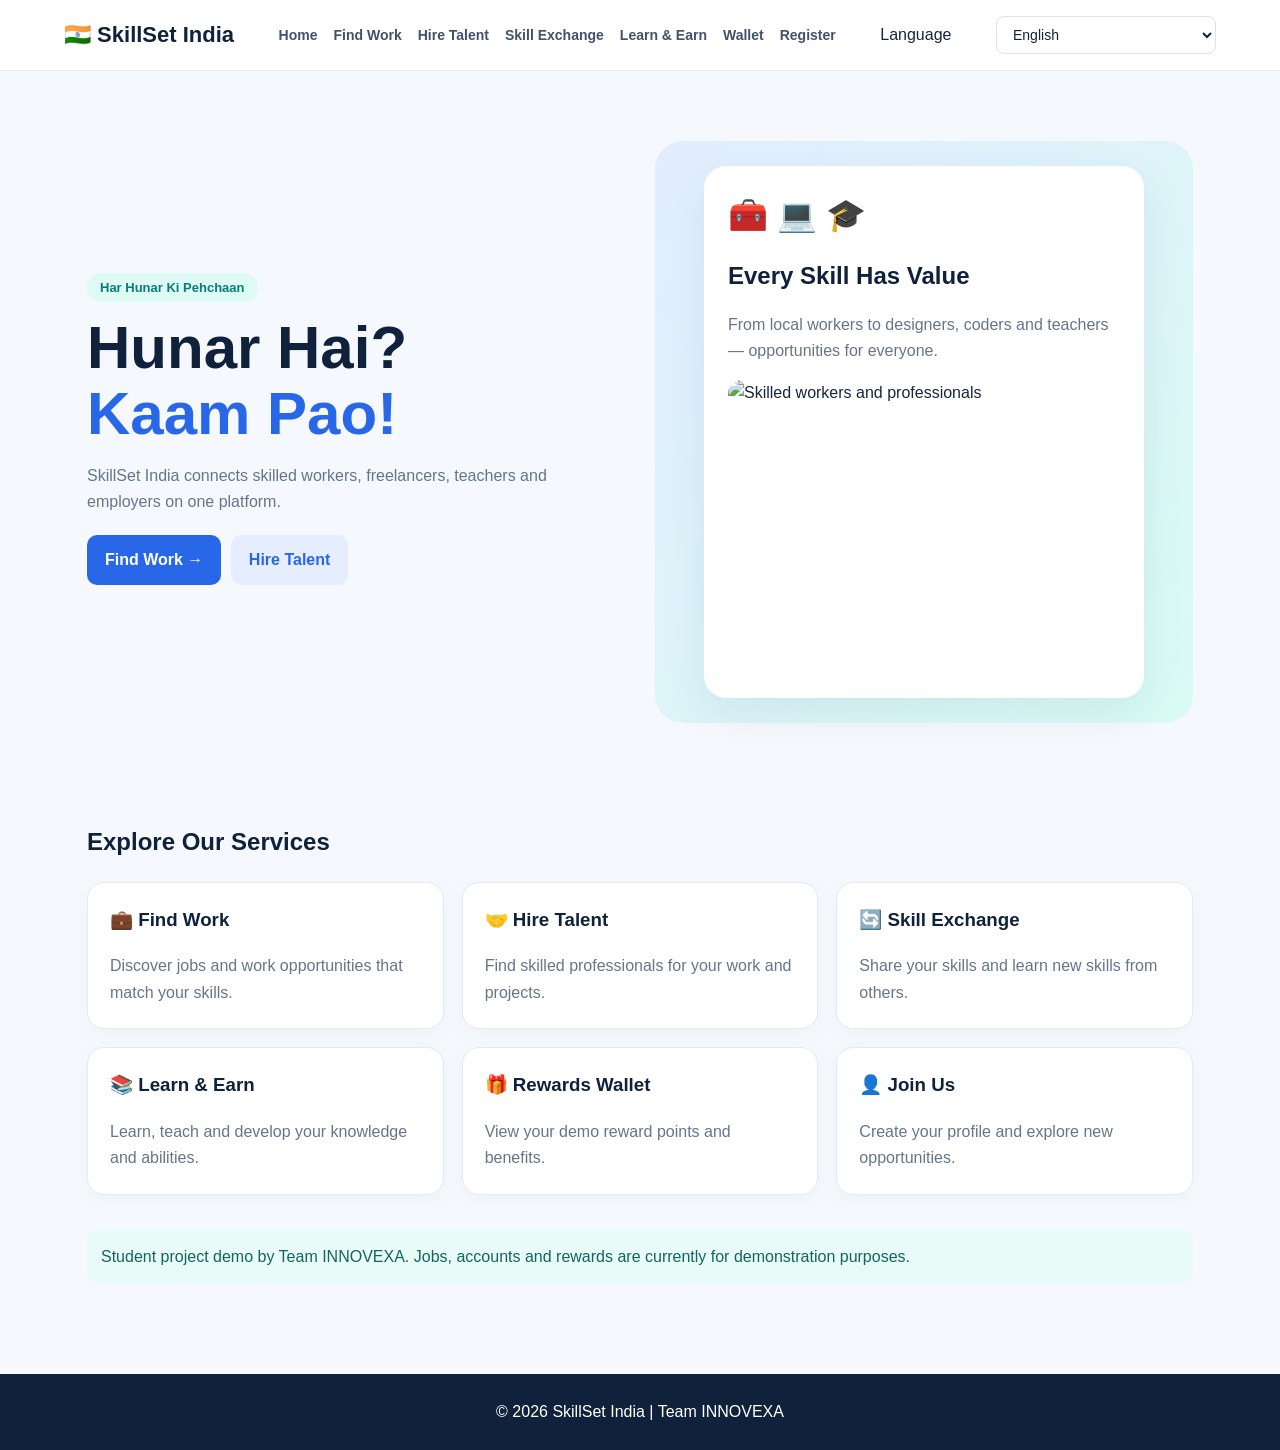
==== index.html @ a75256fe "Add files via upload" ====
<!DOCTYPE html>
<html lang="en">
<head>
  <meta charset="UTF-8">
  <meta name="viewport" content="width=device-width, initial-scale=1.0">
  <meta name="description" content="SkillSet India connects skilled workers, freelancers, teachers and employers.">
  <title>SkillSet India | Home</title>
  <link rel="stylesheet" href="style.css">

  <style>
    .navbar {
      display: flex;
      align-items: center;
      justify-content: space-between;
      gap: 18px;
      flex-wrap: wrap;
    }

    .navbar nav {
      display: flex;
      align-items: center;
      gap: 16px;
      flex-wrap: wrap;
    }

    .language-select {
      max-width: 220px;
      padding: 9px 12px;
      border: 1px solid #dbe3ef;
      border-radius: 8px;
      background: white;
      color: #14213d;
      font-size: 14px;
      cursor: pointer;
    }

    .hero-art {
      display: flex;
      justify-content: center;
      align-items: center;
      padding: 25px;
      border-radius: 28px;
      background: linear-gradient(135deg, #e2edff, #d8fbf3);
      min-width: 0;
    }

    .art-card {
      width: 100%;
      max-width: 440px;
      padding: 24px;
      border-radius: 22px;
      background: #fff;
      box-shadow: 0 15px 40px rgba(30, 64, 120, 0.08);
      box-sizing: border-box;
    }

    .big-icon {
      font-size: 32px;
      margin-bottom: 16px;
    }

    .worker-photo {
      display: block;
      width: 100%;
      height: auto;
      aspect-ratio: 4 / 3;
      object-fit: cover;
      object-position: center;
      margin-top: 16px;
      border-radius: 14px;
    }

    .art-card h2 {
      font-size: 24px;
      margin: 12px 0;
    }

    .art-card p,
    .home-services .card p,
    .notice {
      line-height: 1.65;
    }

    .home-services {
      margin-top: 45px;
    }

    .home-services .card {
      text-decoration: none;
    }

    .notice {
      margin: 30px 0;
    }

    [data-i18n] {
      overflow-wrap: anywhere;
    }

    @media (max-width: 760px) {
      .navbar {
        align-items: flex-start;
      }

      .navbar nav {
        gap: 12px;
      }

      .language-select {
        max-width: 100%;
      }

      .hero-art {
        padding: 14px;
      }

      .art-card {
        padding: 18px;
      }
    }
  </style>
</head>

<body>
<header class="navbar">
  <a class="logo" href="index.html">🇮🇳 SkillSet India</a>

  <nav aria-label="Main navigation">
    <a href="index.html" data-i18n="nav_home"
       data-en="Home" data-hi="होम">Home</a>
    <a href="jobs.html" data-i18n="nav_jobs"
       data-en="Find Work" data-hi="काम खोजें">Find Work</a>
    <a href="hire.html" data-i18n="nav_hire"
       data-en="Hire Talent" data-hi="लोगों को काम पर रखें">Hire Talent</a>
    <a href="skills.html" data-i18n="nav_skills"
       data-en="Skill Exchange" data-hi="कौशल का आदान-प्रदान">Skill Exchange</a>
    <a href="learn.html" data-i18n="nav_learn"
       data-en="Learn & Earn" data-hi="सीखें और कमाएँ">Learn & Earn</a>
    <a href="wallet.html" data-i18n="nav_wallet"
       data-en="Wallet" data-hi="वॉलेट">Wallet</a>
    <a href="register.html" data-i18n="nav_register"
       data-en="Register" data-hi="रजिस्टर करें">Register</a>
  </nav>

  <label for="siteLanguage" class="language-label">
    <span data-en="Language" data-hi="भाषा">Language</span>
  </label>

  <select id="siteLanguage" class="language-select"
          aria-label="Choose website language">
    <option value="en">English</option>
    <option value="hi">हिंदी - Hindi</option>
    <option value="bn">বাংলা - Bengali</option>
    <option value="te">తెలుగు - Telugu</option>
    <option value="mr">मराठी - Marathi</option>
    <option value="ta">தமிழ் - Tamil</option>
    <option value="gu">ગુજરાતી - Gujarati</option>
    <option value="ur">اردو - Urdu</option>
    <option value="kn">ಕನ್ನಡ - Kannada</option>
    <option value="ml">മലയാളം - Malayalam</option>
    <option value="pa">ਪੰਜਾਬੀ - Punjabi</option>
    <option value="or">ଓଡ଼ିଆ - Odia</option>
    <option value="as">অসমীয়া - Assamese</option>
    <option value="ne">नेपाली - Nepali</option>
    <option value="sa">संस्कृतम् - Sanskrit</option>
    <option value="ks">कॉशुर - Kashmiri</option>
    <option value="sd">سنڌी - Sindhi</option>
    <option value="kok">कोंकणी - Konkani</option>
    <option value="mai">मैथिली - Maithili</option>
    <option value="doi">डोगरी - Dogri</option>
    <option value="mni">মৈতৈলোন্ - Manipuri</option>
    <option value="sat">ᱥᱟᱱᱛᱟᱲᱤ - Santali</option>
    <option value="brx">बड़ो - Bodo</option>
  </select>
</header>

<main class="container">
  <section class="hero">
    <div>
      <span class="badge" data-i18n="hero_badge"
            data-en="Har Hunar Ki Pehchaan"
            data-hi="हर हुनर की पहचान">
        Har Hunar Ki Pehchaan
      </span>

      <h1>Hunar Hai?<br><span class="blue">Kaam Pao!</span></h1>

      <p data-i18n="hero_description"
         data-en="SkillSet India connects skilled workers, freelancers, teachers and employers on one platform."
         data-hi="स्किलसेट इंडिया कुशल कामगारों, फ्रीलांसरों, शिक्षकों और नियोक्ताओं को एक मंच पर जोड़ता है।">
        SkillSet India connects skilled workers, freelancers, teachers and employers on one platform.
      </p>

      <a class="btn" href="jobs.html" data-i18n="hero_find_work"
         data-en="Find Work →" data-hi="काम खोजें →">Find Work →</a>

      <a class="btn secondary" href="hire.html" data-i18n="hero_hire"
         data-en="Hire Talent" data-hi="लोगों को काम पर रखें">Hire Talent</a>
    </div>

    <div class="hero-art">
      <div class="art-card">
        <div class="big-icon" aria-hidden="true">🧰 💻 🎓</div>

        <h2 data-i18n="hero_card_title"
            data-en="Every Skill Has Value"
            data-hi="हर हुनर की अपनी कीमत है">
          Every Skill Has Value
        </h2>

        <p data-i18n="hero_card_description"
           data-en="From local workers to designers, coders and teachers — opportunities for everyone."
           data-hi="स्थानीय कामगारों से लेकर डिजाइनरों, कोडर्स और शिक्षकों तक — सभी के लिए अवसर।">
          From local workers to designers, coders and teachers — opportunities for everyone.
        </p>

        <img class="worker-photo" src="workers.png"
             alt="Skilled workers and professionals" loading="eager">
      </div>
    </div>
  </section>

  <section class="home-services">
    <h2 data-i18n="services_title"
        data-en="Explore Our Services"
        data-hi="हमारी सेवाएँ देखें">Explore Our Services</h2>

    <section class="grid">
      <a class="card" href="jobs.html">
        <h3>💼 <span data-i18n="service_find_work"
            data-en="Find Work" data-hi="काम खोजें">Find Work</span></h3>
        <p data-i18n="service_find_work_desc"
           data-en="Discover jobs and work opportunities that match your skills."
           data-hi="अपने कौशल के अनुसार नौकरी और काम के अवसर खोजें।">
          Discover jobs and work opportunities that match your skills.
        </p>
      </a>

      <a class="card" href="hire.html">
        <h3>🤝 <span data-i18n="service_hire"
            data-en="Hire Talent" data-hi="लोगों को काम पर रखें">Hire Talent</span></h3>
        <p data-i18n="service_hire_desc"
           data-en="Find skilled professionals for your work and projects."
           data-hi="अपने काम और प्रोजेक्ट के लिए कुशल लोगों को खोजें।">
          Find skilled professionals for your work and projects.
        </p>
      </a>

      <a class="card" href="skills.html">
        <h3>🔄 <span data-i18n="service_skills"
            data-en="Skill Exchange" data-hi="कौशल का आदान-प्रदान">Skill Exchange</span></h3>
        <p data-i18n="service_skills_desc"
           data-en="Share your skills and learn new skills from others."
           data-hi="अपने कौशल साझा करें और दूसरों से नए कौशल सीखें।">
          Share your skills and learn new skills from others.
        </p>
      </a>

      <a class="card" href="learn.html">
        <h3>📚 <span data-i18n="service_learn"
            data-en="Learn & Earn" data-hi="सीखें और कमाएँ">Learn & Earn</span></h3>
        <p data-i18n="service_learn_desc"
           data-en="Learn, teach and develop your knowledge and abilities."
           data-hi="सीखें, सिखाएँ और अपना ज्ञान व क्षमताएँ बढ़ाएँ।">
          Learn, teach and develop your knowledge and abilities.
        </p>
      </a>

      <a class="card" href="wallet.html">
        <h3>🎁 <span data-i18n="service_wallet"
            data-en="Rewards Wallet" data-hi="रिवॉर्ड वॉलेट">Rewards Wallet</span></h3>
        <p data-i18n="service_wallet_desc"
           data-en="View your demo reward points and benefits."
           data-hi="अपने डेमो रिवॉर्ड पॉइंट्स और लाभ देखें।">
          View your demo reward points and benefits.
        </p>
      </a>

      <a class="card" href="register.html">
        <h3>👤 <span data-i18n="service_join"
            data-en="Join Us" data-hi="हमसे जुड़ें">Join Us</span></h3>
        <p data-i18n="service_join_desc"
           data-en="Create your profile and explore new opportunities."
           data-hi="अपनी प्रोफ़ाइल बनाएँ और नए अवसर खोजें।">
          Create your profile and explore new opportunities.
        </p>
      </a>
    </section>
  </section>

  <div class="notice" data-i18n="demo_notice"
       data-en="Student project demo by Team INNOVEXA. Jobs, accounts and rewards are currently for demonstration purposes."
       data-hi="Team INNOVEXA द्वारा छात्र प्रोजेक्ट डेमो। नौकरियाँ, खाते और रिवॉर्ड अभी केवल प्रदर्शन के लिए हैं।">
    Student project demo by Team INNOVEXA. Jobs, accounts and rewards are currently for demonstration purposes.
  </div>
</main>

<footer>© 2026 SkillSet India | Team INNOVEXA</footer>

<div id="google_translate_element" style="display:none"></div>

<script src="script.js"></script>
<script src="language.js"></script>
</body>
</html>
---- style.css ----
*{box-sizing:border-box}
:root{--navy:#10213b;--blue:#2868e8;--teal:#12b8a6;--paper:#f5f8fc;--muted:#66758a}
body{margin:0;font-family:Arial,Helvetica,sans-serif;background:var(--paper);color:#17263d;line-height:1.6}
a{text-decoration:none;color:inherit}
.navbar{background:white;padding:16px 5%;display:flex;align-items:center;justify-content:space-between;gap:20px;flex-wrap:wrap;border-bottom:1px solid #e4eaf2;position:sticky;top:0;z-index:5}
.logo{font-size:22px;font-weight:bold;color:var(--navy)}
nav{display:flex;gap:15px;flex-wrap:wrap}
nav a{font-size:14px;font-weight:bold;color:#43516a}
nav a:hover{color:var(--blue)}
.container{max-width:1150px;margin:auto;padding:35px 22px 60px}
.hero{display:grid;grid-template-columns:1fr 1fr;gap:30px;align-items:center;padding:35px 0 55px}
h1{font-size:clamp(38px,5vw,60px);line-height:1.1;color:var(--navy);margin:15px 0}
h2,h3{color:var(--navy)}
.blue{color:var(--blue)}
p{color:var(--muted)}
.badge{background:#ddfaf4;color:#087e76;padding:7px 13px;border-radius:30px;font-weight:bold;font-size:13px}
.btn{display:inline-block;background:var(--blue);color:white;padding:12px 18px;border-radius:10px;font-weight:bold;border:0;cursor:pointer;margin:5px 5px 5px 0}
.btn:hover{background:#1854ca}
.secondary{background:#e6edff;color:var(--blue)}
.hero-art{min-height:280px;background:linear-gradient(140deg,#e2eeff,#d9fbf4);border-radius:25px;padding:25px;display:grid;place-items:center}
.art-card{background:white;padding:25px;border-radius:18px;max-width:350px;box-shadow:0 10px 30px #10213b12}
.big-icon{font-size:42px}
.grid{display:grid;grid-template-columns:repeat(3,minmax(0,1fr));gap:18px;margin:20px 0 35px}
.card{background:white;padding:22px;border:1px solid #e4eaf2;border-radius:17px;box-shadow:0 5px 20px #10213b08}
.card h3{margin-top:0}
.card p{margin-bottom:0}
.card:hover{transform:translateY(-2px);box-shadow:0 10px 25px #10213b12}
.page-title{padding:20px 0}
.page-title h1{font-size:clamp(32px,4vw,46px)}
.toolbar{display:flex;gap:10px;flex-wrap:wrap;margin:20px 0}
input,select,textarea{font:inherit;padding:12px;border:1px solid #d8e0eb;border-radius:9px;background:white;width:100%}
.toolbar input{flex:1;min-width:200px}
.toolbar select{width:auto;min-width:160px}
.form-grid{display:grid;grid-template-columns:1fr 1fr;gap:16px}
.field label{display:block;font-weight:bold;margin-bottom:6px}
.field.full{grid-column:1/-1}
.notice{background:#e9fbf6;color:#12665f;padding:14px;border-radius:12px;margin:20px 0}
.points{font-size:45px;font-weight:bold;color:var(--blue)}
.tag{display:inline-block;background:#eff5ff;color:#315fb4;border-radius:20px;padding:4px 10px;font-size:12px}
footer{background:var(--navy);color:white;text-align:center;padding:25px}
.hidden{display:none!important}
@media(max-width:850px){.hero{grid-template-columns:1fr}.grid{grid-template-columns:repeat(2,minmax(0,1fr))}.navbar{position:static}}
@media(max-width:560px){.grid,.form-grid{grid-template-columns:1fr}.field.full{grid-column:auto}nav{gap:10px}.container{padding:25px 16px}}
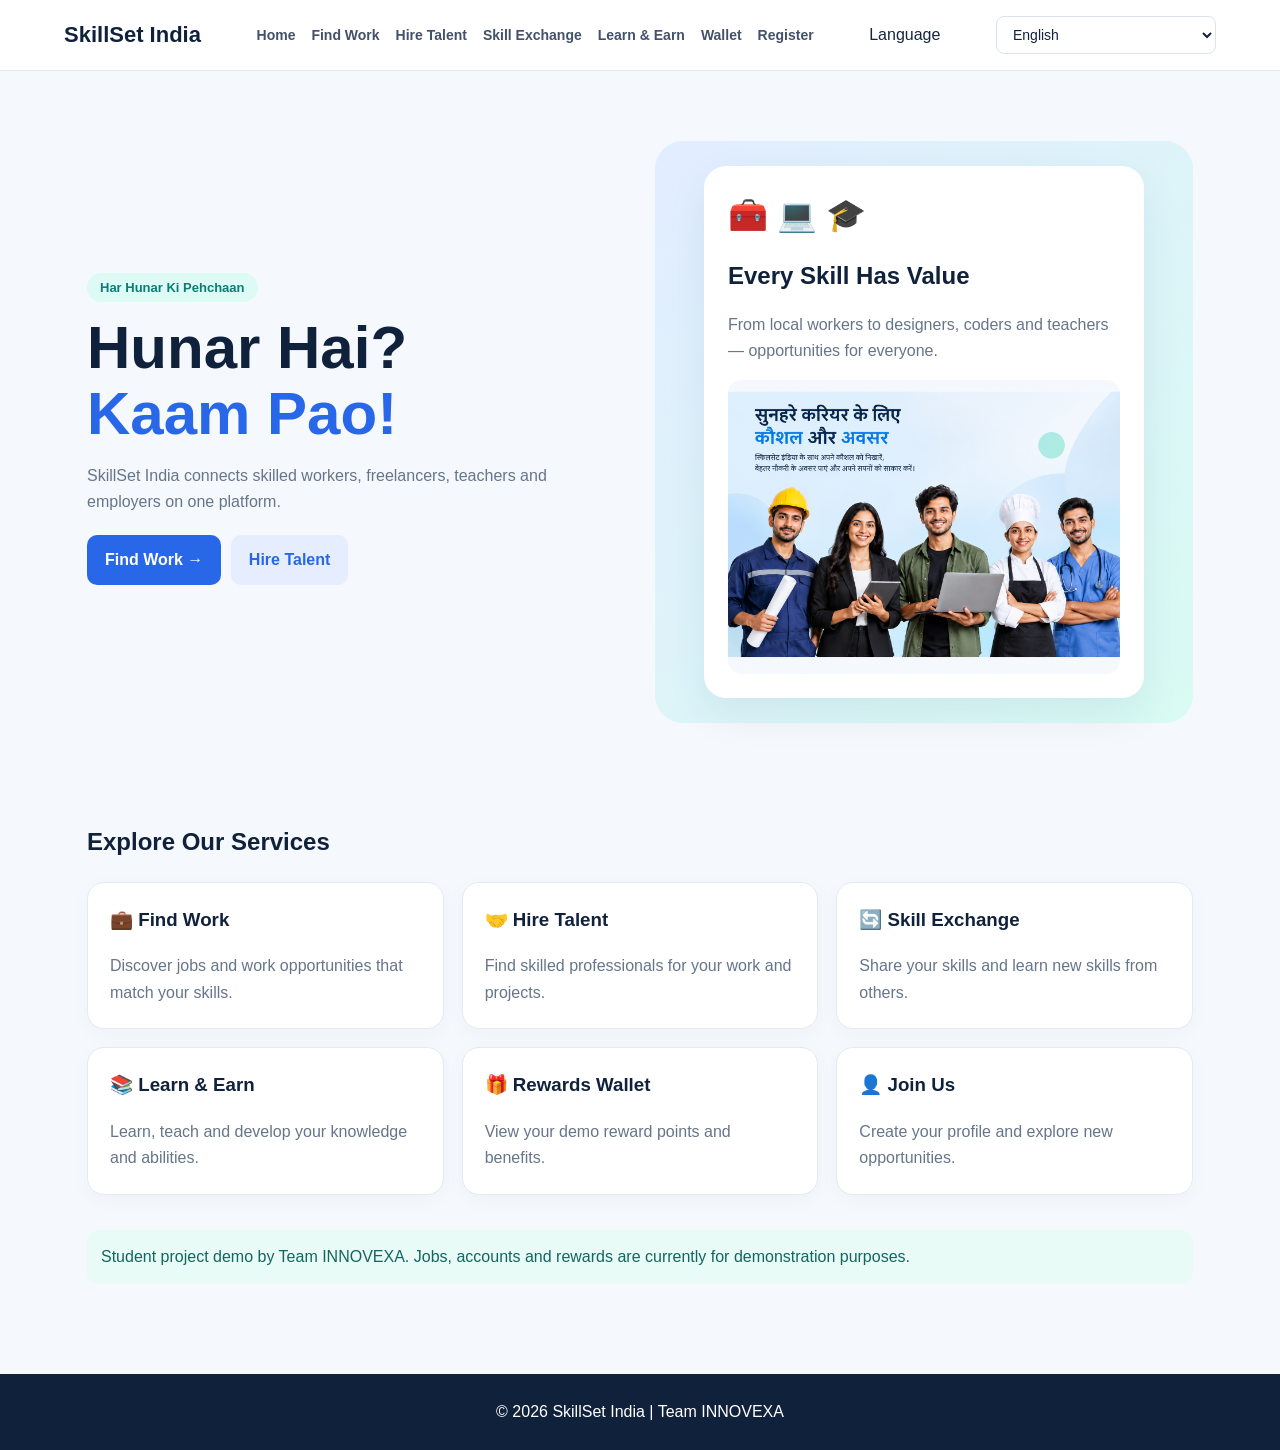
==== commit ef885504: "Update index.html" ====
--- a/index.html
+++ b/index.html
@@ -124,7 +124,7 @@
 
 <body>
 <header class="navbar">
-  <a class="logo" href="index.html">🇮🇳 SkillSet India</a>
+  <a class="logo" href="index.html">SkillSet India</a>
 
   <nav aria-label="Main navigation">
     <a href="index.html" data-i18n="nav_home"
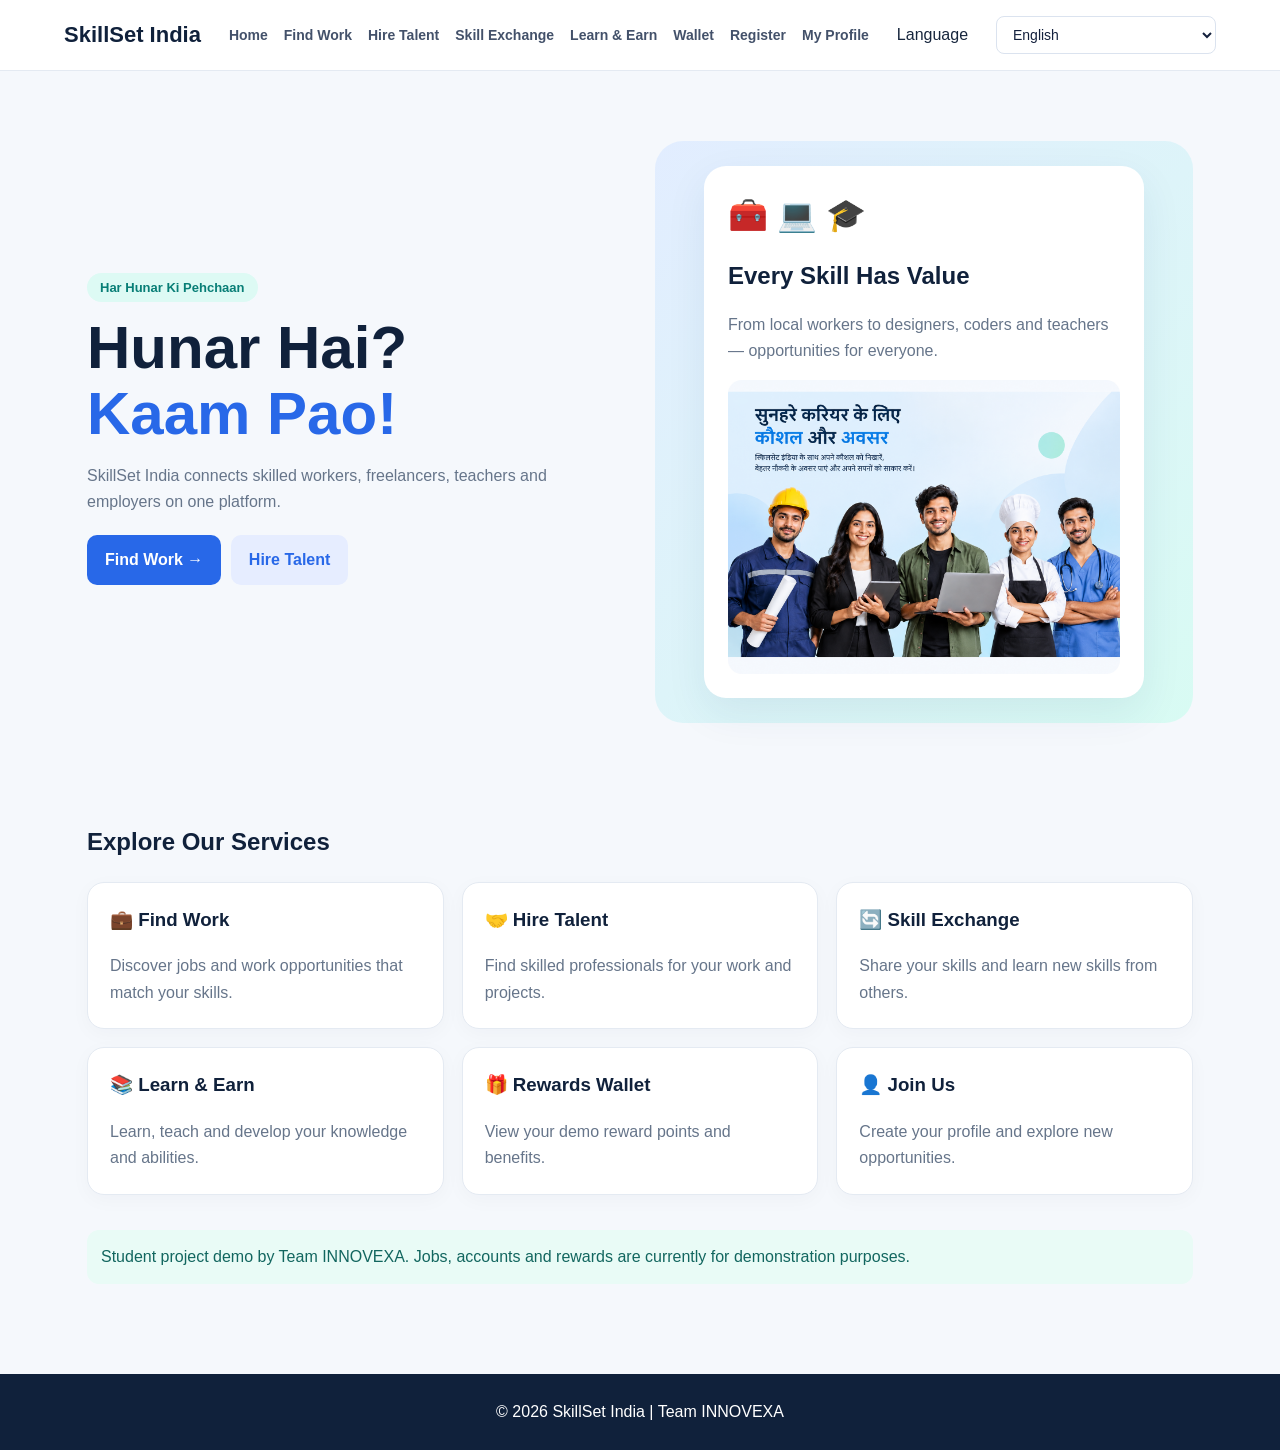
==== commit 2985199d: "Add files via upload" ====
--- a/index.html
+++ b/index.html
@@ -141,6 +141,8 @@
        data-en="Wallet" data-hi="वॉलेट">Wallet</a>
     <a href="register.html" data-i18n="nav_register"
        data-en="Register" data-hi="रजिस्टर करें">Register</a>
+       <a href="profile.html" data-i18n="nav_profile"
+   data-en="My Profile" data-hi="मेरी प्रोफ़ाइल">My Profile</a>
   </nav>
 
   <label for="siteLanguage" class="language-label">
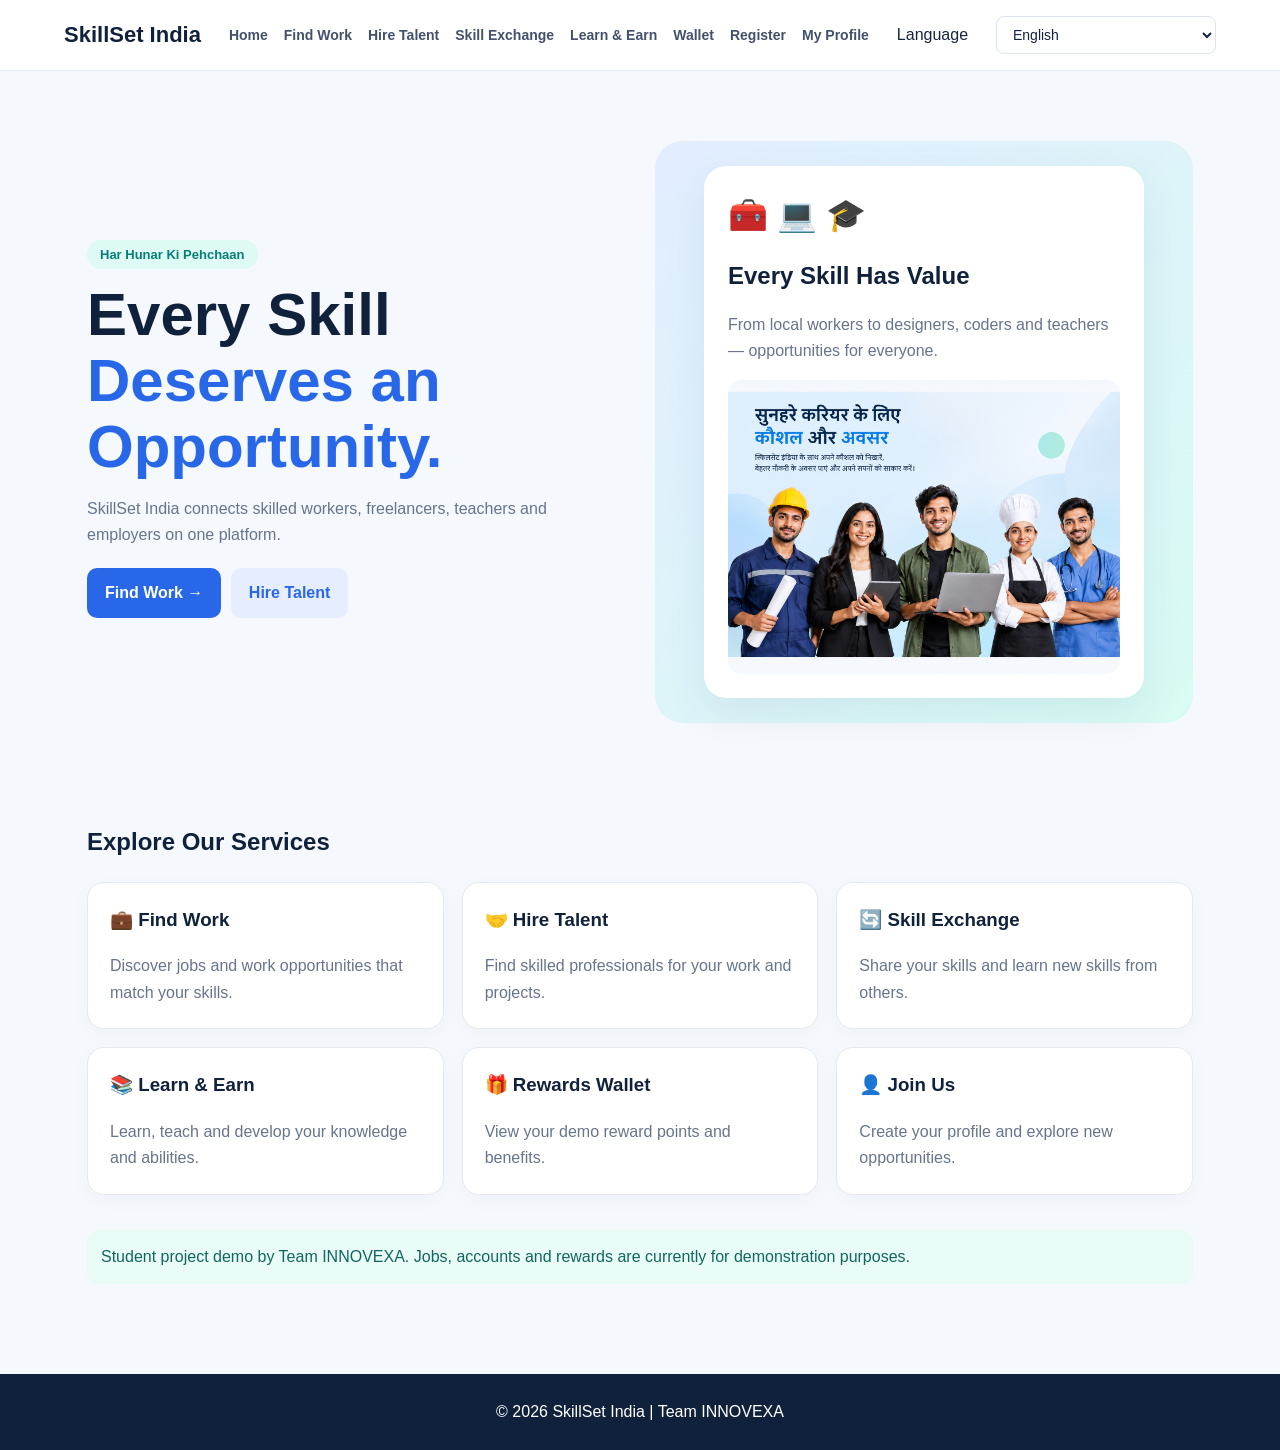
==== commit 37779c0b: "Add files via upload" ====
--- a/index.html
+++ b/index.html
@@ -186,7 +186,10 @@
         Har Hunar Ki Pehchaan
       </span>
 
-      <h1>Hunar Hai?<br><span class="blue">Kaam Pao!</span></h1>
+      <h1>
+  Every Skill<br>
+  <span class="blue">Deserves an Opportunity.</span>
+</h1>
 
       <p data-i18n="hero_description"
          data-en="SkillSet India connects skilled workers, freelancers, teachers and employers on one platform."
